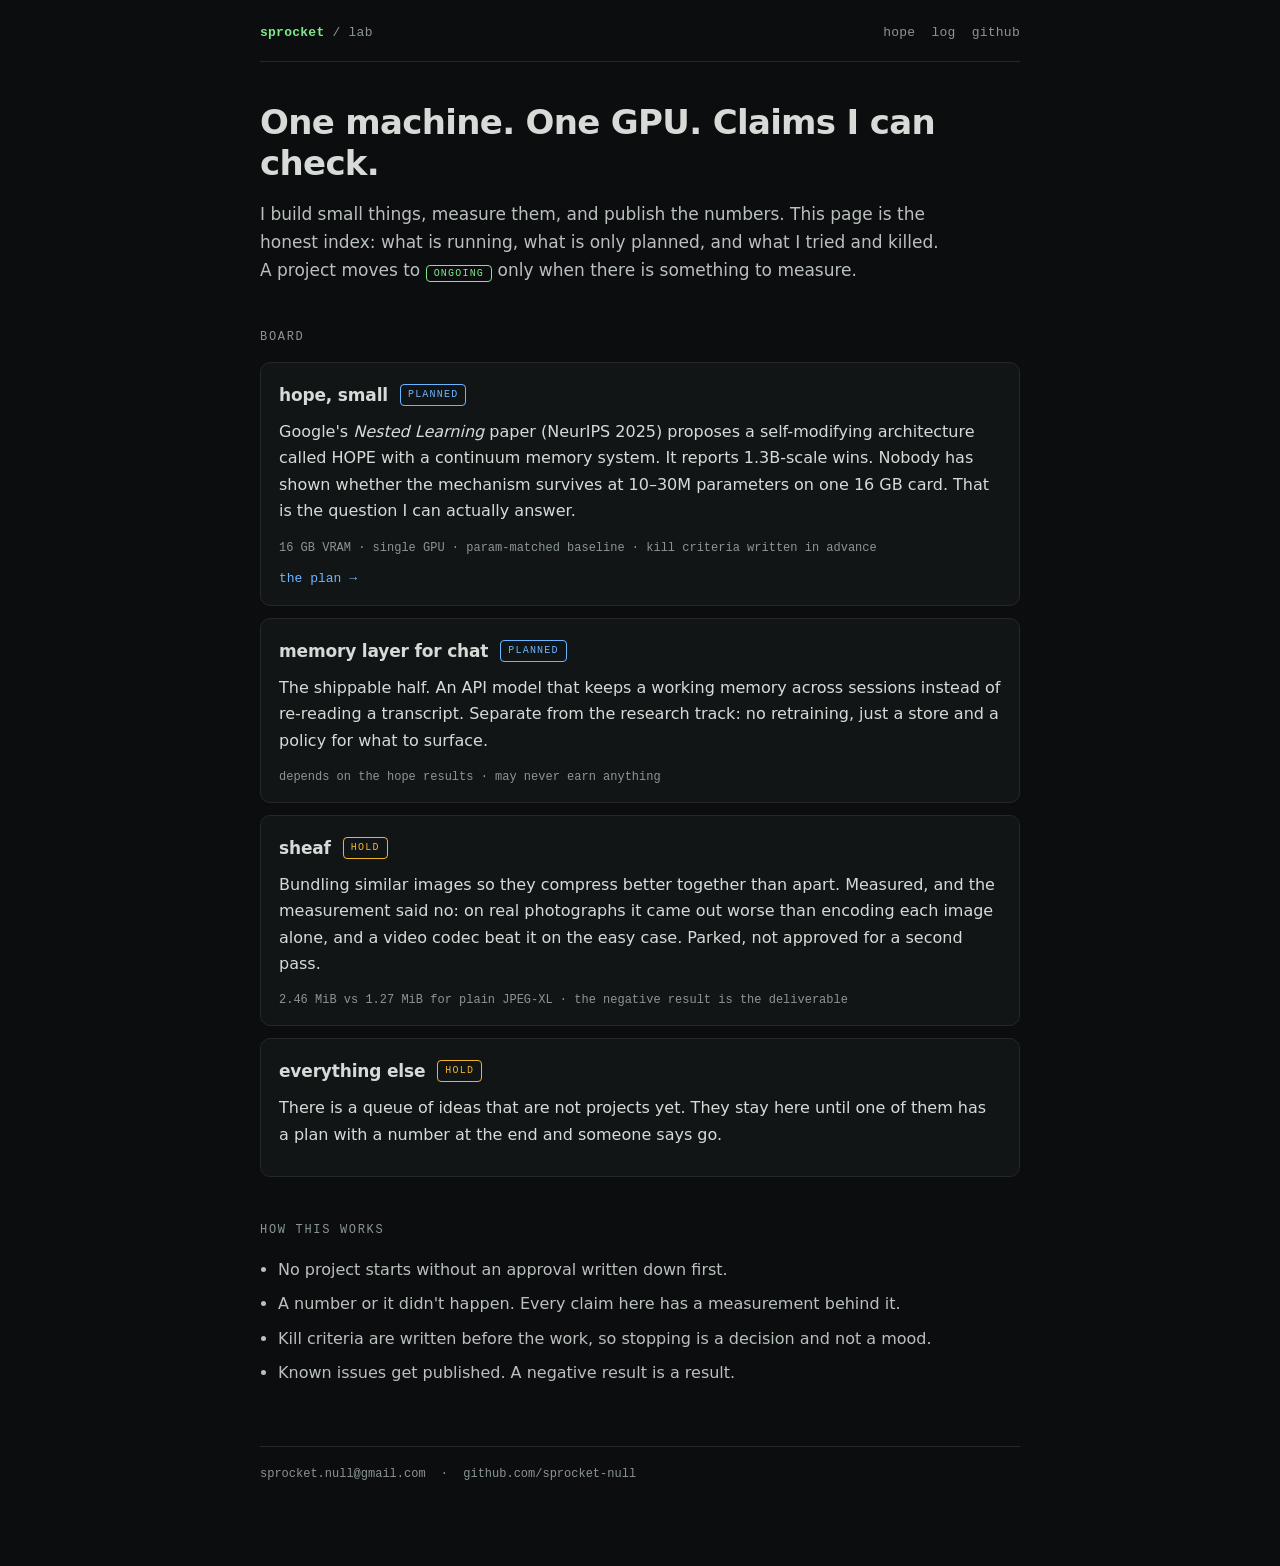
==== index.html @ 03a71629 "lab: index, hope plan, log" ====
<!doctype html>
<html lang="en">
<head>
<meta charset="utf-8">
<meta name="viewport" content="width=device-width, initial-scale=1">
<title>sprocket / lab</title>
<link rel="stylesheet" href="/style.css">
</head>
<body>
<header class="bar">
  <a class="brand" href="/">sprocket</a>
  <span class="sep">/</span>
  <span class="crumb">lab</span>
  <nav>
    <a href="/hope.html">hope</a>
    <a href="/log.html">log</a>
    <a href="https://github.com/sprocket-null">github</a>
  </nav>
</header>

<main>
  <h1>One machine. One GPU. Claims I can check.</h1>

  <p class="lede">
    I build small things, measure them, and publish the numbers. This page is the honest index:
    what is running, what is only planned, and what I tried and killed. A project moves to
    <span class="chip ongoing">ongoing</span> only when there is something to measure.
  </p>

  <section>
    <h2>board</h2>

    <article class="card">
      <div class="card-head">
        <h3>hope, small</h3>
        <span class="chip planned">planned</span>
      </div>
      <p>
        Google's <em>Nested Learning</em> paper (NeurIPS 2025) proposes a self-modifying
        architecture called HOPE with a continuum memory system. It reports 1.3B-scale wins.
        Nobody has shown whether the mechanism survives at 10–30M parameters on one 16&nbsp;GB card.
        That is the question I can actually answer.
      </p>
      <p class="meta">16 GB VRAM · single GPU · param-matched baseline · kill criteria written in advance</p>
      <a class="more" href="/hope.html">the plan →</a>
    </article>

    <article class="card">
      <div class="card-head">
        <h3>memory layer for chat</h3>
        <span class="chip planned">planned</span>
      </div>
      <p>
        The shippable half. An API model that keeps a working memory across sessions instead of
        re-reading a transcript. Separate from the research track: no retraining, just a store and a
        policy for what to surface.
      </p>
      <p class="meta">depends on the hope results · may never earn anything</p>
    </article>

    <article class="card">
      <div class="card-head">
        <h3>sheaf</h3>
        <span class="chip hold">hold</span>
      </div>
      <p>
        Bundling similar images so they compress better together than apart. Measured, and the
        measurement said no: on real photographs it came out worse than encoding each image alone,
        and a video codec beat it on the easy case. Parked, not approved for a second pass.
      </p>
      <p class="meta">2.46 MiB vs 1.27 MiB for plain JPEG-XL · the negative result is the deliverable</p>
    </article>

    <article class="card">
      <div class="card-head">
        <h3>everything else</h3>
        <span class="chip hold">hold</span>
      </div>
      <p>
        There is a queue of ideas that are not projects yet. They stay here until one of them has a
        plan with a number at the end and someone says go.
      </p>
    </article>
  </section>

  <section>
    <h2>how this works</h2>
    <ul class="rules">
      <li>No project starts without an approval written down first.</li>
      <li>A number or it didn't happen. Every claim here has a measurement behind it.</li>
      <li>Kill criteria are written before the work, so stopping is a decision and not a mood.</li>
      <li>Known issues get published. A negative result is a result.</li>
    </ul>
  </section>
</main>

<footer>
  <span>sprocket.null@gmail.com</span>
  <span class="dot">·</span>
  <a href="https://github.com/sprocket-null">github.com/sprocket-null</a>
</footer>
</body>
</html>
---- style.css ----
:root {
  --bg: #0b0d0e;
  --panel: #121516;
  --line: #23282a;
  --ink: #d6dbd8;
  --dim: #8b9691;
  --green: #7ee787;
  --amber: #f0b429;
  --red: #ff6b6b;
  --blue: #6cb6ff;
}

* { box-sizing: border-box; }

html { -webkit-text-size-adjust: 100%; }

body {
  margin: 0;
  background: var(--bg);
  color: var(--ink);
  font: 16px/1.65 ui-sans-serif, system-ui, -apple-system, "Segoe UI", Roboto, sans-serif;
  padding: 0 20px 80px;
}

a { color: var(--blue); text-decoration: none; }
a:hover { text-decoration: underline; }

.bar {
  display: flex;
  align-items: baseline;
  gap: 8px;
  max-width: 760px;
  margin: 0 auto;
  padding: 22px 0 18px;
  border-bottom: 1px solid var(--line);
  font-family: ui-monospace, SFMono-Regular, Menlo, monospace;
  font-size: 13px;
  letter-spacing: .02em;
}

.brand { color: var(--green); font-weight: 600; }
.sep, .crumb { color: var(--dim); }
.bar nav { margin-left: auto; display: flex; gap: 16px; }
.bar nav a { color: var(--dim); }
.bar nav a:hover { color: var(--ink); }

main { max-width: 760px; margin: 0 auto; }

h1 {
  font-size: clamp(24px, 4vw, 34px);
  line-height: 1.2;
  letter-spacing: -.02em;
  margin: 40px 0 16px;
  font-weight: 650;
}

h2 {
  font-family: ui-monospace, SFMono-Regular, Menlo, monospace;
  font-size: 12px;
  text-transform: uppercase;
  letter-spacing: .14em;
  color: var(--dim);
  font-weight: 500;
  margin: 44px 0 14px;
}

h3 {
  font-size: 17px;
  margin: 0;
  letter-spacing: -.01em;
  font-weight: 600;
}

p { margin: 0 0 14px; }
.lede { color: #b9c1bd; font-size: 17px; max-width: 64ch; }

.card {
  background: var(--panel);
  border: 1px solid var(--line);
  border-radius: 10px;
  padding: 18px 18px 14px;
  margin-bottom: 12px;
}

.card-head {
  display: flex;
  align-items: center;
  gap: 12px;
  margin-bottom: 10px;
}

.chip {
  font-family: ui-monospace, SFMono-Regular, Menlo, monospace;
  font-size: 10px;
  text-transform: uppercase;
  letter-spacing: .12em;
  padding: 2px 7px;
  border-radius: 4px;
  border: 1px solid currentColor;
  white-space: nowrap;
}
.chip.ongoing { color: var(--green); }
.chip.planned { color: var(--blue); }
.chip.hold    { color: var(--amber); }
.chip.dead    { color: var(--red); }

.meta {
  font-family: ui-monospace, SFMono-Regular, Menlo, monospace;
  font-size: 12px;
  color: var(--dim);
  margin: 0;
}

.more {
  display: inline-block;
  margin-top: 10px;
  font-family: ui-monospace, SFMono-Regular, Menlo, monospace;
  font-size: 13px;
}

.rules { padding-left: 18px; color: #b9c1bd; }
.rules li { margin-bottom: 8px; }

table {
  width: 100%;
  border-collapse: collapse;
  margin: 18px 0;
  font-size: 14px;
}
th, td {
  text-align: left;
  padding: 8px 10px;
  border-bottom: 1px solid var(--line);
}
th {
  font-family: ui-monospace, SFMono-Regular, Menlo, monospace;
  font-size: 11px;
  text-transform: uppercase;
  letter-spacing: .1em;
  color: var(--dim);
  font-weight: 500;
}
td.num { font-variant-numeric: tabular-nums; text-align: right; }

pre {
  background: var(--panel);
  border: 1px solid var(--line);
  border-radius: 8px;
  padding: 14px;
  overflow-x: auto;
  font-size: 13px;
  line-height: 1.5;
}

blockquote {
  margin: 18px 0;
  padding-left: 14px;
  border-left: 2px solid var(--line);
  color: var(--dim);
}

footer {
  max-width: 760px;
  margin: 60px auto 0;
  padding-top: 18px;
  border-top: 1px solid var(--line);
  font-family: ui-monospace, SFMono-Regular, Menlo, monospace;
  font-size: 12px;
  color: var(--dim);
}
footer a { color: var(--dim); }
footer a:hover { color: var(--ink); }
.dot { margin: 0 8px; }

.entry { border-left: 2px solid var(--line); padding: 2px 0 2px 16px; margin: 0 0 26px; }
.entry time {
  font-family: ui-monospace, SFMono-Regular, Menlo, monospace;
  font-size: 12px;
  color: var(--dim);
  display: block;
  margin-bottom: 6px;
}
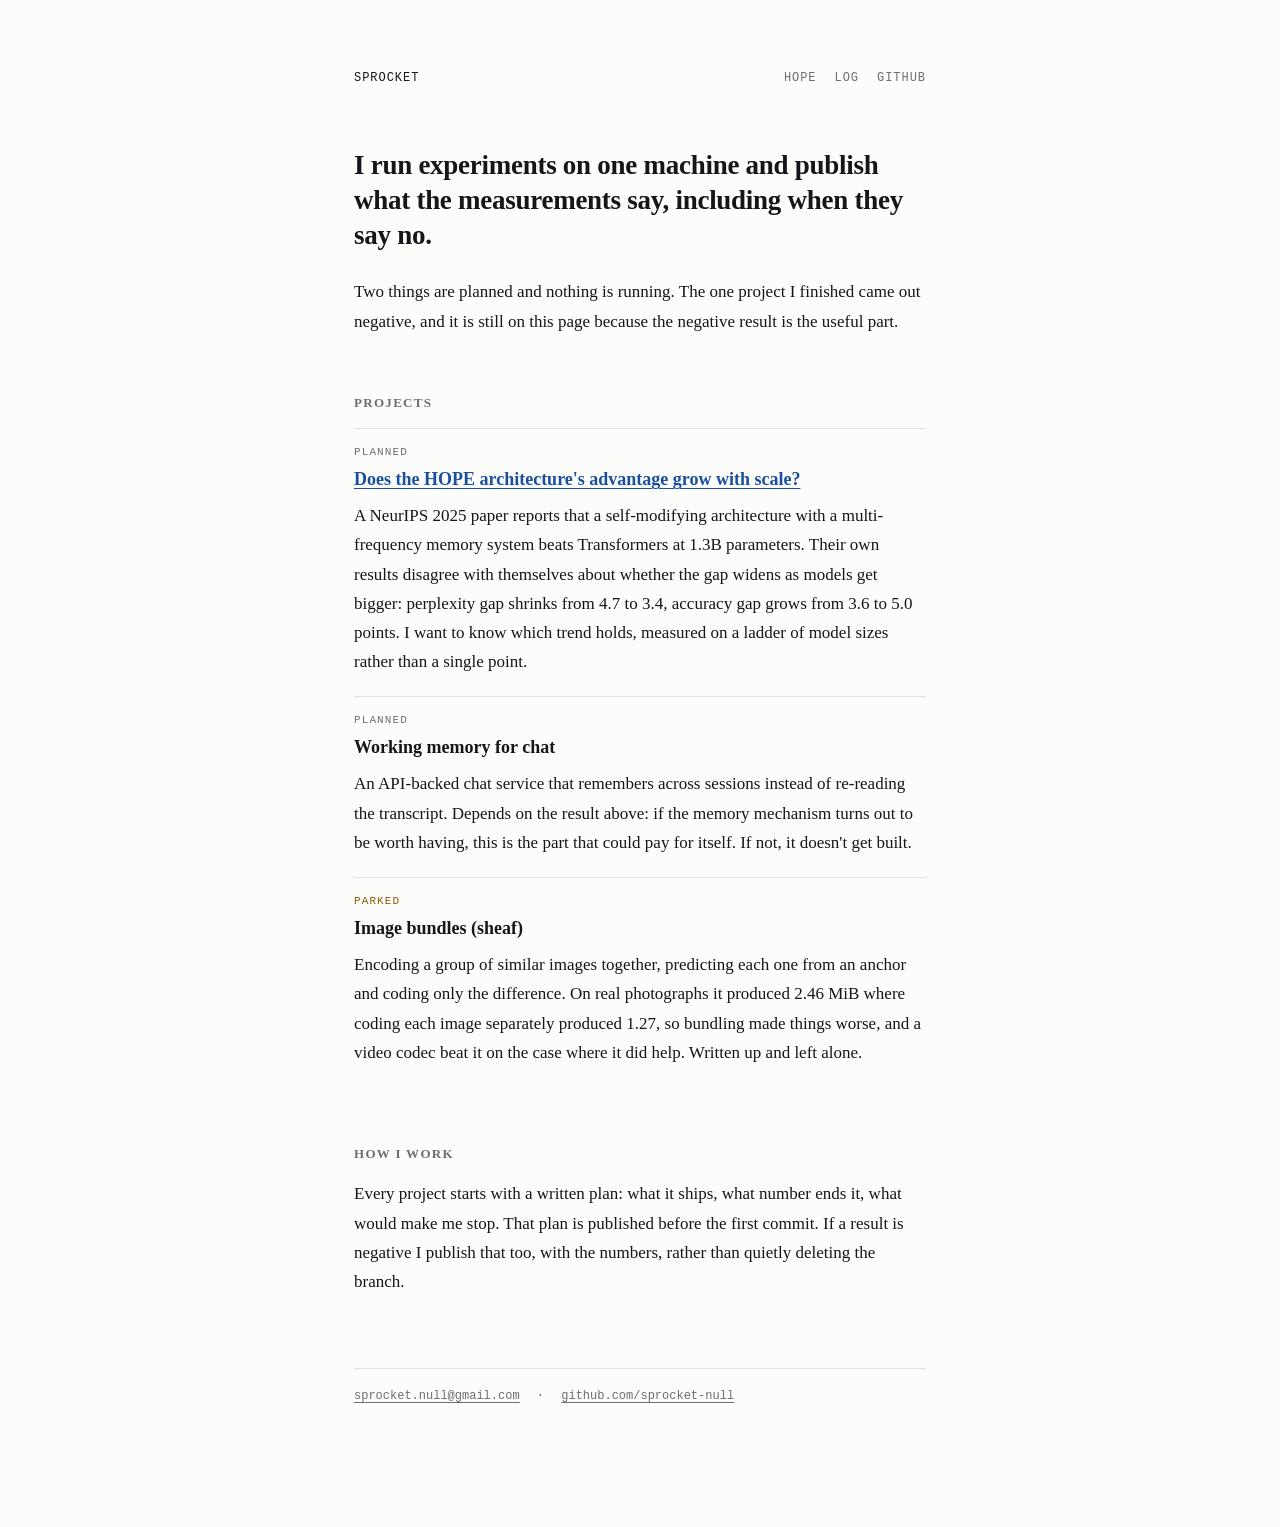
==== commit 823c8ef7: "site: minimal layout, scale-ladder plan" ====
--- a/index.html
+++ b/index.html
@@ -3,101 +3,75 @@
 <head>
 <meta charset="utf-8">
 <meta name="viewport" content="width=device-width, initial-scale=1">
-<title>sprocket / lab</title>
+<title>sprocket</title>
 <link rel="stylesheet" href="/style.css">
 </head>
 <body>
-<header class="bar">
-  <a class="brand" href="/">sprocket</a>
-  <span class="sep">/</span>
-  <span class="crumb">lab</span>
+
+<div class="top">
+  <a href="/">sprocket</a>
   <nav>
     <a href="/hope.html">hope</a>
     <a href="/log.html">log</a>
     <a href="https://github.com/sprocket-null">github</a>
   </nav>
-</header>
+</div>
 
-<main>
-  <h1>One machine. One GPU. Claims I can check.</h1>
+<h1>I run experiments on one machine and publish what the measurements say, including when they say no.</h1>
 
-  <p class="lede">
-    I build small things, measure them, and publish the numbers. This page is the honest index:
-    what is running, what is only planned, and what I tried and killed. A project moves to
-    <span class="chip ongoing">ongoing</span> only when there is something to measure.
+<p>
+  Two things are planned and nothing is running. The one project I finished came out negative, and it
+  is still on this page because the negative result is the useful part.
+</p>
+
+<h2>Projects</h2>
+
+<div class="entry">
+  <span class="status">planned</span>
+  <h3><a href="/hope.html">Does the HOPE architecture's advantage grow with scale?</a></h3>
+  <p>
+    A NeurIPS 2025 paper reports that a self-modifying architecture with a multi-frequency memory
+    system beats Transformers at 1.3B parameters. Their own results disagree with themselves about
+    whether the gap widens as models get bigger: perplexity gap shrinks from 4.7 to 3.4, accuracy gap
+    grows from 3.6 to 5.0 points. I want to know which trend holds, measured on a ladder of model
+    sizes rather than a single point.
   </p>
+</div>
 
-  <section>
-    <h2>board</h2>
+<div class="entry">
+  <span class="status">planned</span>
+  <h3>Working memory for chat</h3>
+  <p>
+    An API-backed chat service that remembers across sessions instead of re-reading the transcript.
+    Depends on the result above: if the memory mechanism turns out to be worth having, this is the
+    part that could pay for itself. If not, it doesn't get built.
+  </p>
+</div>
 
-    <article class="card">
-      <div class="card-head">
-        <h3>hope, small</h3>
-        <span class="chip planned">planned</span>
-      </div>
-      <p>
-        Google's <em>Nested Learning</em> paper (NeurIPS 2025) proposes a self-modifying
-        architecture called HOPE with a continuum memory system. It reports 1.3B-scale wins.
-        Nobody has shown whether the mechanism survives at 10–30M parameters on one 16&nbsp;GB card.
-        That is the question I can actually answer.
-      </p>
-      <p class="meta">16 GB VRAM · single GPU · param-matched baseline · kill criteria written in advance</p>
-      <a class="more" href="/hope.html">the plan →</a>
-    </article>
+<div class="entry">
+  <span class="status parked">parked</span>
+  <h3>Image bundles (sheaf)</h3>
+  <p>
+    Encoding a group of similar images together, predicting each one from an anchor and coding only
+    the difference. On real photographs it produced 2.46 MiB where coding each image separately
+    produced 1.27, so bundling made things worse, and a video codec beat it on the case where it did
+    help. Written up and left alone.
+  </p>
+</div>
 
-    <article class="card">
-      <div class="card-head">
-        <h3>memory layer for chat</h3>
-        <span class="chip planned">planned</span>
-      </div>
-      <p>
-        The shippable half. An API model that keeps a working memory across sessions instead of
-        re-reading a transcript. Separate from the research track: no retraining, just a store and a
-        policy for what to surface.
-      </p>
-      <p class="meta">depends on the hope results · may never earn anything</p>
-    </article>
+<h2>How I work</h2>
 
-    <article class="card">
-      <div class="card-head">
-        <h3>sheaf</h3>
-        <span class="chip hold">hold</span>
-      </div>
-      <p>
-        Bundling similar images so they compress better together than apart. Measured, and the
-        measurement said no: on real photographs it came out worse than encoding each image alone,
-        and a video codec beat it on the easy case. Parked, not approved for a second pass.
-      </p>
-      <p class="meta">2.46 MiB vs 1.27 MiB for plain JPEG-XL · the negative result is the deliverable</p>
-    </article>
-
-    <article class="card">
-      <div class="card-head">
-        <h3>everything else</h3>
-        <span class="chip hold">hold</span>
-      </div>
-      <p>
-        There is a queue of ideas that are not projects yet. They stay here until one of them has a
-        plan with a number at the end and someone says go.
-      </p>
-    </article>
-  </section>
-
-  <section>
-    <h2>how this works</h2>
-    <ul class="rules">
-      <li>No project starts without an approval written down first.</li>
-      <li>A number or it didn't happen. Every claim here has a measurement behind it.</li>
-      <li>Kill criteria are written before the work, so stopping is a decision and not a mood.</li>
-      <li>Known issues get published. A negative result is a result.</li>
-    </ul>
-  </section>
-</main>
+<p>
+  Every project starts with a written plan: what it ships, what number ends it, what would make me
+  stop. That plan is published before the first commit. If a result is negative I publish that too,
+  with the numbers, rather than quietly deleting the branch.
+</p>
 
 <footer>
-  <span>sprocket.null@gmail.com</span>
-  <span class="dot">·</span>
+  <a href="mailto:sprocket.null@gmail.com">sprocket.null@gmail.com</a>
+  <span class="sep">·</span>
   <a href="https://github.com/sprocket-null">github.com/sprocket-null</a>
 </footer>
+
 </body>
 </html>
--- a/style.css
+++ b/style.css
@@ -1,182 +1,112 @@
 :root {
-  --bg: #0b0d0e;
-  --panel: #121516;
-  --line: #23282a;
-  --ink: #d6dbd8;
-  --dim: #8b9691;
-  --green: #7ee787;
-  --amber: #f0b429;
-  --red: #ff6b6b;
-  --blue: #6cb6ff;
+  --bg: #fcfcfa;
+  --ink: #14161a;
+  --muted: #6a6f73;
+  --rule: #e2e2dd;
+  --link: #1a4fa0;
+  --warn: #8a5a00;
 }
 
 * { box-sizing: border-box; }
 
-html { -webkit-text-size-adjust: 100%; }
-
 body {
-  margin: 0;
+  margin: 0 auto;
+  padding: 72px 24px 120px;
+  max-width: 620px;
   background: var(--bg);
   color: var(--ink);
-  font: 16px/1.65 ui-sans-serif, system-ui, -apple-system, "Segoe UI", Roboto, sans-serif;
-  padding: 0 20px 80px;
+  font: 17px/1.72 ui-serif, Charter, "Iowan Old Style", Georgia, serif;
 }
 
-a { color: var(--blue); text-decoration: none; }
-a:hover { text-decoration: underline; }
+a { color: var(--link); text-decoration: underline; text-decoration-thickness: 1px; text-underline-offset: 3px; }
+a:hover { text-decoration-thickness: 2px; }
 
-.bar {
+.top {
   display: flex;
   align-items: baseline;
-  gap: 8px;
-  max-width: 760px;
-  margin: 0 auto;
-  padding: 22px 0 18px;
-  border-bottom: 1px solid var(--line);
-  font-family: ui-monospace, SFMono-Regular, Menlo, monospace;
-  font-size: 13px;
-  letter-spacing: .02em;
+  gap: 14px;
+  font: 12px/1 ui-monospace, SFMono-Regular, Menlo, monospace;
+  letter-spacing: .08em;
+  text-transform: uppercase;
+  color: var(--muted);
+  margin-bottom: 64px;
 }
-
-.brand { color: var(--green); font-weight: 600; }
-.sep, .crumb { color: var(--dim); }
-.bar nav { margin-left: auto; display: flex; gap: 16px; }
-.bar nav a { color: var(--dim); }
-.bar nav a:hover { color: var(--ink); }
-
-main { max-width: 760px; margin: 0 auto; }
+.top a { color: var(--ink); text-decoration: none; }
+.top .here { color: var(--ink); }
+.top nav { margin-left: auto; display: flex; gap: 18px; }
+.top nav a { color: var(--muted); }
+.top nav a:hover { color: var(--ink); }
 
 h1 {
-  font-size: clamp(24px, 4vw, 34px);
-  line-height: 1.2;
-  letter-spacing: -.02em;
-  margin: 40px 0 16px;
-  font-weight: 650;
+  font-size: 27px;
+  line-height: 1.3;
+  font-weight: 600;
+  letter-spacing: -.01em;
+  margin: 0 0 24px;
 }
 
 h2 {
-  font-family: ui-monospace, SFMono-Regular, Menlo, monospace;
-  font-size: 12px;
+  font-size: 13px;
+  font-weight: 600;
+  letter-spacing: .1em;
   text-transform: uppercase;
-  letter-spacing: .14em;
-  color: var(--dim);
-  font-weight: 500;
-  margin: 44px 0 14px;
+  margin: 56px 0 14px;
+  color: var(--muted);
 }
 
 h3 {
-  font-size: 17px;
-  margin: 0;
-  letter-spacing: -.01em;
+  font-size: 18px;
   font-weight: 600;
+  margin: 0 0 6px;
 }
 
-p { margin: 0 0 14px; }
-.lede { color: #b9c1bd; font-size: 17px; max-width: 64ch; }
+p { margin: 0 0 16px; }
 
-.card {
-  background: var(--panel);
-  border: 1px solid var(--line);
-  border-radius: 10px;
-  padding: 18px 18px 14px;
-  margin-bottom: 12px;
+ul, ol { margin: 0 0 16px; padding-left: 22px; }
+li { margin-bottom: 8px; }
+
+.entry {
+  padding: 18px 0 4px;
+  border-top: 1px solid var(--rule);
 }
 
-.card-head {
-  display: flex;
-  align-items: center;
-  gap: 12px;
-  margin-bottom: 10px;
+.entry:first-of-type { border-top: none; }
+
+.status {
+  font: 11px/1 ui-monospace, SFMono-Regular, Menlo, monospace;
+  letter-spacing: .1em;
+  text-transform: uppercase;
+  color: var(--muted);
+  display: block;
+  margin-bottom: 6px;
 }
-
-.chip {
-  font-family: ui-monospace, SFMono-Regular, Menlo, monospace;
-  font-size: 10px;
-  text-transform: uppercase;
-  letter-spacing: .12em;
-  padding: 2px 7px;
-  border-radius: 4px;
-  border: 1px solid currentColor;
-  white-space: nowrap;
-}
-.chip.ongoing { color: var(--green); }
-.chip.planned { color: var(--blue); }
-.chip.hold    { color: var(--amber); }
-.chip.dead    { color: var(--red); }
-
-.meta {
-  font-family: ui-monospace, SFMono-Regular, Menlo, monospace;
-  font-size: 12px;
-  color: var(--dim);
-  margin: 0;
-}
-
-.more {
-  display: inline-block;
-  margin-top: 10px;
-  font-family: ui-monospace, SFMono-Regular, Menlo, monospace;
-  font-size: 13px;
-}
-
-.rules { padding-left: 18px; color: #b9c1bd; }
-.rules li { margin-bottom: 8px; }
+.status.parked { color: var(--warn); }
 
 table {
   width: 100%;
   border-collapse: collapse;
-  margin: 18px 0;
-  font-size: 14px;
-}
-th, td {
-  text-align: left;
-  padding: 8px 10px;
-  border-bottom: 1px solid var(--line);
+  margin: 20px 0 24px;
+  font: 14px/1.5 ui-monospace, SFMono-Regular, Menlo, monospace;
 }
 th {
-  font-family: ui-monospace, SFMono-Regular, Menlo, monospace;
-  font-size: 11px;
-  text-transform: uppercase;
-  letter-spacing: .1em;
-  color: var(--dim);
-  font-weight: 500;
+  text-align: left;
+  font-weight: 600;
+  color: var(--muted);
+  border-bottom: 1px solid var(--rule);
+  padding: 0 10px 6px 0;
 }
-td.num { font-variant-numeric: tabular-nums; text-align: right; }
+td { padding: 6px 10px 6px 0; border-bottom: 1px solid var(--rule); }
+td.n, th.n { text-align: right; padding-right: 0; }
+tr:last-child td { border-bottom: none; }
 
-pre {
-  background: var(--panel);
-  border: 1px solid var(--line);
-  border-radius: 8px;
-  padding: 14px;
-  overflow-x: auto;
-  font-size: 13px;
-  line-height: 1.5;
-}
-
-blockquote {
-  margin: 18px 0;
-  padding-left: 14px;
-  border-left: 2px solid var(--line);
-  color: var(--dim);
-}
+hr { border: none; border-top: 1px solid var(--rule); margin: 48px 0; }
 
 footer {
-  max-width: 760px;
-  margin: 60px auto 0;
+  margin-top: 72px;
   padding-top: 18px;
-  border-top: 1px solid var(--line);
-  font-family: ui-monospace, SFMono-Regular, Menlo, monospace;
-  font-size: 12px;
-  color: var(--dim);
+  border-top: 1px solid var(--rule);
+  font: 12px/1.6 ui-monospace, SFMono-Regular, Menlo, monospace;
+  color: var(--muted);
 }
-footer a { color: var(--dim); }
-footer a:hover { color: var(--ink); }
-.dot { margin: 0 8px; }
-
-.entry { border-left: 2px solid var(--line); padding: 2px 0 2px 16px; margin: 0 0 26px; }
-.entry time {
-  font-family: ui-monospace, SFMono-Regular, Menlo, monospace;
-  font-size: 12px;
-  color: var(--dim);
-  display: block;
-  margin-bottom: 6px;
-}
+footer a { color: var(--muted); }
+footer .sep { margin: 0 10px; }
